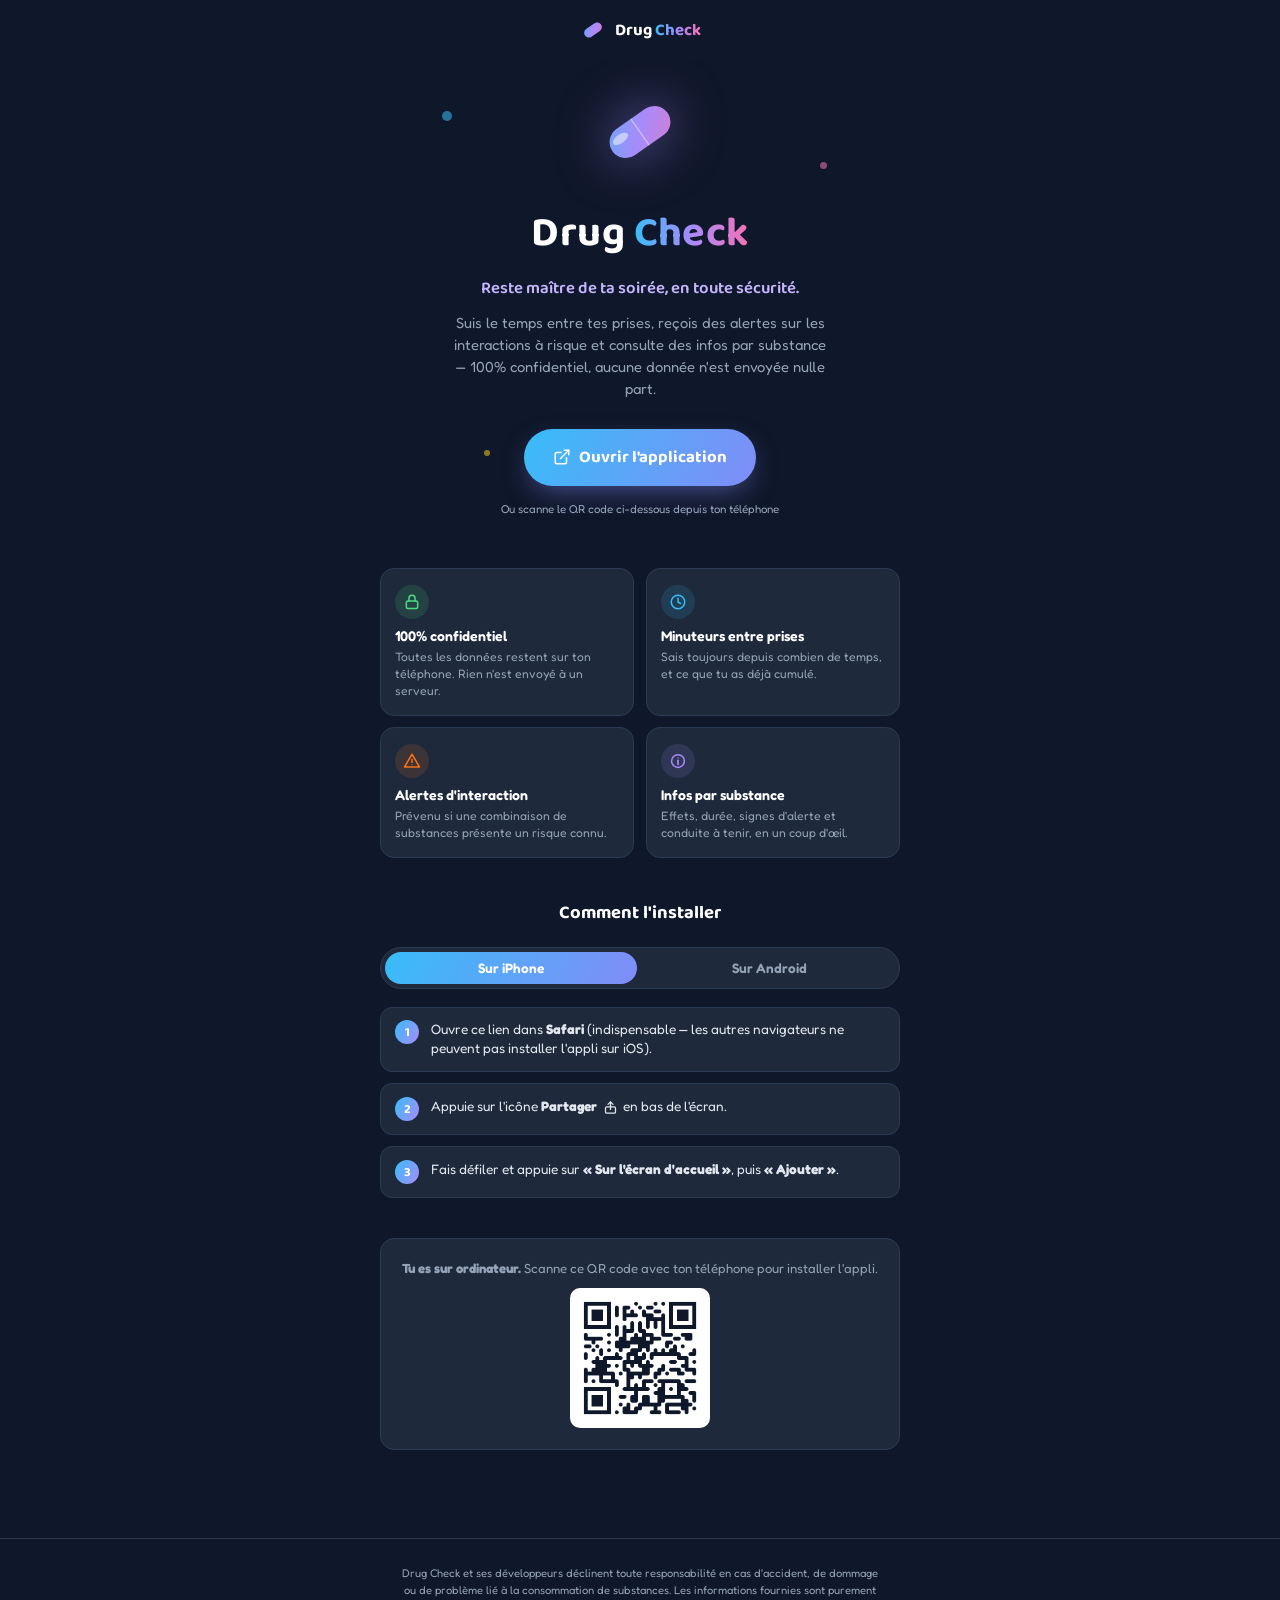
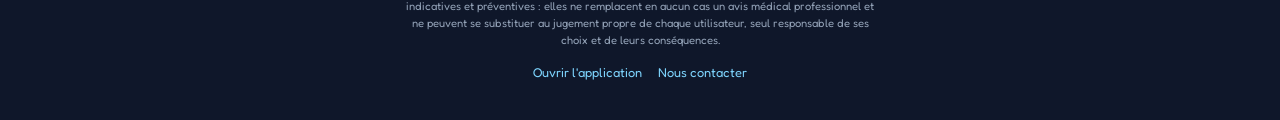
==== site/index.html @ e321f4be "Ajoute un site vitrine avec installation guidée, badge confidentialité + disclaimer dans l'appli Sit" ====
<!DOCTYPE html>
<html lang="fr">
<head>
<meta charset="UTF-8">
<meta name="viewport" content="width=device-width, initial-scale=1">
<title>Drug Check — Réduction des risques</title>
<meta name="description" content="Drug Check : suivi du temps entre les prises, alertes d'interactions, infos par substance. 100% confidentiel, aucune donnée envoyée nulle part.">
<meta name="theme-color" content="#0f172a">
<link rel="icon" href="../icons/icon-192.png" type="image/png">
<link rel="preconnect" href="https://fonts.googleapis.com">
<link rel="preconnect" href="https://fonts.gstatic.com" crossorigin>
<link href="https://fonts.googleapis.com/css2?family=Fredoka:wght@500;600;700&family=Baloo+2:wght@600;700;800&display=swap" rel="stylesheet">
<style>
  :root {
    --bg: #0f172a;
    --bg-elevated: #1a2540;
    --card: #1e293b;
    --text: #e2e8f0;
    --muted: #94a3b8;
    --border: #2b3a55;
    --font-display: 'Fredoka', -apple-system, BlinkMacSystemFont, "Segoe UI", Roboto, sans-serif;
    --font-cta: 'Baloo 2', var(--font-display);
  }
  * { box-sizing: border-box; }
  html { background: var(--bg); }
  body {
    margin: 0;
    font-family: var(--font-display);
    background: var(--bg);
    color: var(--text);
    -webkit-font-smoothing: antialiased;
  }
  a { color: inherit; }
  img { max-width: 100%; display: block; }

  .top-nav {
    display: flex;
    align-items: center;
    justify-content: center;
    gap: 0.5rem;
    padding: 1rem;
  }
  .top-nav .pill-mini { width: 28px; height: 28px; }
  .top-nav .wordmark {
    font-family: var(--font-cta);
    font-weight: 700;
    font-size: 1.05rem;
  }
  .wordmark-drug { color: #fff; }
  .wordmark-check {
    background: linear-gradient(90deg, #38bdf8, #a78bfa, #f472b6);
    -webkit-background-clip: text;
    background-clip: text;
    color: transparent;
  }

  main { max-width: 560px; margin: 0 auto; padding: 0 1.25rem 3rem; }

  /* ---------- Hero ---------- */
  .hero {
    text-align: center;
    padding: 1.5rem 0 2.5rem;
    position: relative;
    overflow: hidden;
  }
  .hero-spark {
    position: absolute;
    border-radius: 50%;
    opacity: 0.55;
    filter: blur(0.5px);
    animation: sparkFloat 6s ease-in-out infinite;
  }
  .spark-1 { width: 10px; height: 10px; background: #38bdf8; top: 10%; left: 12%; animation-delay: 0s; }
  .spark-2 { width: 7px; height: 7px; background: #f472b6; top: 20%; right: 14%; animation-delay: 1.2s; }
  .spark-3 { width: 6px; height: 6px; background: #facc15; bottom: 22%; left: 20%; animation-delay: 2.4s; }
  @keyframes sparkFloat {
    0%, 100% { transform: translateY(0); }
    50% { transform: translateY(-14px); }
  }
  .hero-logo {
    width: 96px;
    height: 96px;
    margin: 0 auto 1rem;
    filter: drop-shadow(0 0 26px rgba(167, 139, 250, 0.55));
    animation: heroFloat 3.5s ease-in-out infinite;
  }
  @keyframes heroFloat {
    0%, 100% { transform: translateY(0) rotate(0deg); }
    50% { transform: translateY(-10px) rotate(4deg); }
  }
  .hero h1 {
    font-family: var(--font-cta);
    font-weight: 700;
    font-size: 2.6rem;
    margin: 0 0 0.5rem;
    letter-spacing: 0.01em;
  }
  .hero-tagline {
    font-family: var(--font-cta);
    font-weight: 600;
    font-size: 1.05rem;
    color: #c4b5fd;
    margin: 0 0 0.6rem;
  }
  .hero-desc {
    font-size: 0.92rem;
    color: var(--muted);
    max-width: 380px;
    margin: 0 auto 1.8rem;
    line-height: 1.5;
  }

  /* ---------- Boutons ---------- */
  .btn-primary {
    display: inline-flex;
    align-items: center;
    justify-content: center;
    gap: 0.5rem;
    border: none;
    border-radius: 999px;
    padding: 0.95rem 1.8rem;
    font-family: var(--font-cta);
    font-weight: 700;
    font-size: 1.05rem;
    color: #fff;
    background: linear-gradient(120deg, #38bdf8, #818cf8, #f472b6, #38bdf8);
    background-size: 300% 300%;
    animation: ctaGradient 6s ease infinite;
    box-shadow: 0 10px 28px -8px rgba(129, 140, 248, 0.55);
    cursor: pointer;
    text-decoration: none;
    transition: transform 0.15s ease;
  }
  .btn-primary:active { transform: scale(0.97); }
  @keyframes ctaGradient {
    0% { background-position: 0% 50%; }
    50% { background-position: 100% 50%; }
    100% { background-position: 0% 50%; }
  }
  .btn-secondary {
    display: inline-block;
    margin-top: 0.8rem;
    font-size: 0.82rem;
    color: var(--muted);
    text-decoration: underline;
    text-underline-offset: 2px;
    background: none;
    border: none;
    cursor: pointer;
    font-family: var(--font-display);
  }
  .install-note {
    font-size: 0.72rem;
    color: var(--muted);
    margin-top: 1rem;
  }

  /* ---------- Features ---------- */
  .features {
    display: grid;
    grid-template-columns: 1fr 1fr;
    gap: 0.7rem;
    margin: 0 0 2.5rem;
  }
  .feature-card {
    background: var(--card);
    border: 1px solid var(--border);
    border-radius: 14px;
    padding: 1rem 0.9rem;
  }
  .feature-icon {
    width: 34px;
    height: 34px;
    border-radius: 50%;
    display: flex;
    align-items: center;
    justify-content: center;
    margin-bottom: 0.5rem;
  }
  .feature-icon svg { width: 18px; height: 18px; }
  .feature-card h3 {
    font-family: var(--font-display);
    font-size: 0.88rem;
    font-weight: 600;
    margin: 0 0 0.25rem;
    color: #fff;
  }
  .feature-card p {
    font-size: 0.76rem;
    color: var(--muted);
    margin: 0;
    line-height: 1.4;
  }

  /* ---------- Guide d'installation ---------- */
  .section-heading {
    font-family: var(--font-cta);
    font-weight: 700;
    font-size: 1.15rem;
    text-align: center;
    margin: 0 0 1.2rem;
    color: #fff;
  }
  .install-guide { margin-bottom: 2.5rem; }
  .guide-tabs {
    display: flex;
    gap: 0.4rem;
    background: var(--card);
    border: 1px solid var(--border);
    border-radius: 999px;
    padding: 0.25rem;
    margin-bottom: 1.1rem;
  }
  .guide-tab {
    flex: 1;
    border: none;
    background: none;
    color: var(--muted);
    font-family: var(--font-display);
    font-weight: 600;
    font-size: 0.85rem;
    padding: 0.5rem 0;
    border-radius: 999px;
    cursor: pointer;
  }
  .guide-tab.active {
    background: linear-gradient(120deg, #38bdf8, #818cf8);
    color: #fff;
  }
  .guide-steps { display: none; flex-direction: column; gap: 0.7rem; }
  .guide-steps.active { display: flex; }
  .guide-step {
    display: flex;
    align-items: flex-start;
    gap: 0.75rem;
    background: var(--card);
    border: 1px solid var(--border);
    border-radius: 12px;
    padding: 0.8rem 0.9rem;
  }
  .guide-step-num {
    flex-shrink: 0;
    width: 24px;
    height: 24px;
    border-radius: 50%;
    background: linear-gradient(120deg, #38bdf8, #a78bfa);
    color: #fff;
    font-family: var(--font-cta);
    font-weight: 700;
    font-size: 0.8rem;
    display: flex;
    align-items: center;
    justify-content: center;
  }
  .guide-step p { margin: 0; font-size: 0.85rem; line-height: 1.4; }
  .guide-step .icon-inline {
    display: inline-flex;
    vertical-align: middle;
    width: 15px;
    height: 15px;
    margin: 0 0.15rem;
  }

  /* ---------- QR / desktop ---------- */
  .desktop-fallback {
    text-align: center;
    background: var(--card);
    border: 1px solid var(--border);
    border-radius: 14px;
    padding: 1.3rem;
    margin-bottom: 2.5rem;
  }
  .desktop-fallback img {
    width: 140px;
    height: 140px;
    margin: 0.8rem auto 0;
    border-radius: 10px;
    background: #fff;
    padding: 6px;
  }
  .desktop-fallback p { font-size: 0.82rem; color: var(--muted); margin: 0; }

  /* ---------- Footer ---------- */
  footer {
    border-top: 1px solid var(--border);
    padding: 1.6rem 1.25rem 2.5rem;
    text-align: center;
  }
  .footer-disclaimer {
    max-width: 480px;
    margin: 0 auto 1rem;
    font-size: 0.7rem;
    line-height: 1.5;
    color: var(--muted);
  }
  .footer-links {
    display: flex;
    flex-wrap: wrap;
    justify-content: center;
    gap: 0.4rem 1rem;
    font-size: 0.8rem;
  }
  .footer-links a { text-decoration: none; color: #7dd3fc; }

  /* ---------- Modal instructions iOS ---------- */
  .modal-overlay {
    position: fixed;
    inset: 0;
    background: rgba(0,0,0,0.65);
    display: flex;
    align-items: flex-end;
    justify-content: center;
    z-index: 20;
  }
  .modal-overlay[hidden] { display: none; }
  .modal-panel {
    background: var(--bg-elevated);
    width: 100%;
    max-width: 480px;
    max-height: 85vh;
    max-height: 85svh;
    overflow-y: auto;
    border-radius: 18px 18px 0 0;
    padding: 1.4rem 1.25rem calc(1.4rem + env(safe-area-inset-bottom));
  }
  .modal-panel h2 {
    font-family: var(--font-cta);
    font-size: 1.15rem;
    margin: 0 0 1rem;
    text-align: center;
  }
  .modal-close {
    display: block;
    margin: 1.1rem auto 0;
    background: none;
    border: 1px solid var(--border);
    color: var(--text);
    border-radius: 10px;
    padding: 0.65rem 1.2rem;
    font-family: var(--font-display);
    font-size: 0.9rem;
    cursor: pointer;
  }

  @media (prefers-color-scheme: light) {
    /* L'appli est pensée dark-only : on garde le même thème sombre partout
       pour que le site vitrine et l'appli restent visuellement identiques,
       quel que soit le thème système du visiteur. */
  }
</style>
</head>
<body>

<nav class="top-nav">
  <svg class="pill-mini" viewBox="0 0 120 120" fill="none">
    <defs>
      <linearGradient id="navPillGrad" x1="0" y1="0" x2="120" y2="120" gradientUnits="userSpaceOnUse">
        <stop offset="0%" stop-color="#38bdf8"/>
        <stop offset="50%" stop-color="#a78bfa"/>
        <stop offset="100%" stop-color="#f472b6"/>
      </linearGradient>
    </defs>
    <g transform="rotate(-35 60 60)">
      <rect x="18" y="40" width="84" height="40" rx="20" fill="url(#navPillGrad)"/>
    </g>
  </svg>
  <span class="wordmark"><span class="wordmark-drug">Drug</span> <span class="wordmark-check">Check</span></span>
</nav>

<main>

  <section class="hero">
    <span class="hero-spark spark-1"></span>
    <span class="hero-spark spark-2"></span>
    <span class="hero-spark spark-3"></span>

    <svg class="hero-logo" viewBox="0 0 120 120" fill="none">
      <defs>
        <linearGradient id="heroPillGrad" x1="0" y1="0" x2="120" y2="120" gradientUnits="userSpaceOnUse">
          <stop offset="0%" stop-color="#38bdf8"/>
          <stop offset="50%" stop-color="#a78bfa"/>
          <stop offset="100%" stop-color="#f472b6"/>
        </linearGradient>
      </defs>
      <g transform="rotate(-35 60 60)">
        <rect x="18" y="40" width="84" height="40" rx="20" fill="url(#heroPillGrad)"/>
        <line x1="60" y1="40" x2="60" y2="80" stroke="rgba(255,255,255,0.4)" stroke-width="2"/>
        <ellipse cx="35" cy="53" rx="11" ry="5.5" fill="rgba(255,255,255,0.5)"/>
      </g>
    </svg>

    <h1><span class="wordmark-drug">Drug</span> <span class="wordmark-check">Check</span></h1>
    <p class="hero-tagline">Reste maître de ta soirée, en toute sécurité.</p>
    <p class="hero-desc">
      Suis le temps entre tes prises, reçois des alertes sur les interactions
      à risque et consulte des infos par substance — 100% confidentiel,
      aucune donnée n'est envoyée nulle part.
    </p>

    <div id="install-cta"></div>
  </section>

  <section class="features">
    <div class="feature-card">
      <div class="feature-icon" style="background:#4ade8022;color:#4ade80">
        <svg viewBox="0 0 24 24" fill="none" stroke="currentColor" stroke-width="2" stroke-linecap="round" stroke-linejoin="round"><rect x="4.5" y="10.5" width="15" height="10" rx="2"/><path d="M8 10.5V7a4 4 0 0 1 8 0v3.5"/></svg>
      </div>
      <h3>100% confidentiel</h3>
      <p>Toutes les données restent sur ton téléphone. Rien n'est envoyé à un serveur.</p>
    </div>
    <div class="feature-card">
      <div class="feature-icon" style="background:#38bdf822;color:#38bdf8">
        <svg viewBox="0 0 24 24" fill="none" stroke="currentColor" stroke-width="2" stroke-linecap="round" stroke-linejoin="round"><circle cx="12" cy="12" r="9"/><path d="M12 7v5l3.5 2"/></svg>
      </div>
      <h3>Minuteurs entre prises</h3>
      <p>Sais toujours depuis combien de temps, et ce que tu as déjà cumulé.</p>
    </div>
    <div class="feature-card">
      <div class="feature-icon" style="background:#f9731622;color:#f97316">
        <svg viewBox="0 0 24 24" fill="none" stroke="currentColor" stroke-width="2" stroke-linecap="round" stroke-linejoin="round"><path d="M12 3 2 20h20L12 3z"/><path d="M12 10v4"/><circle cx="12" cy="17" r="0.8" fill="currentColor" stroke="none"/></svg>
      </div>
      <h3>Alertes d'interaction</h3>
      <p>Prévenu si une combinaison de substances présente un risque connu.</p>
    </div>
    <div class="feature-card">
      <div class="feature-icon" style="background:#a78bfa22;color:#a78bfa">
        <svg viewBox="0 0 24 24" fill="none" stroke="currentColor" stroke-width="2" stroke-linecap="round" stroke-linejoin="round"><circle cx="12" cy="12" r="8.5"/><path d="M12 11v5.5" stroke-width="2.2"/><circle cx="12" cy="8" r="0.9" fill="currentColor" stroke="none"/></svg>
      </div>
      <h3>Infos par substance</h3>
      <p>Effets, durée, signes d'alerte et conduite à tenir, en un coup d'œil.</p>
    </div>
  </section>

  <section class="install-guide">
    <h2 class="section-heading">Comment l'installer</h2>
    <div class="guide-tabs">
      <button type="button" class="guide-tab active" data-target="guide-ios">Sur iPhone</button>
      <button type="button" class="guide-tab" data-target="guide-android">Sur Android</button>
    </div>

    <div class="guide-steps active" id="guide-ios">
      <div class="guide-step">
        <span class="guide-step-num">1</span>
        <p>Ouvre ce lien dans <strong>Safari</strong> (indispensable — les autres navigateurs ne peuvent pas installer l'appli sur iOS).</p>
      </div>
      <div class="guide-step">
        <span class="guide-step-num">2</span>
        <p>Appuie sur l'icône <strong>Partager</strong>
          <svg class="icon-inline" viewBox="0 0 24 24" fill="none" stroke="currentColor" stroke-width="2" stroke-linecap="round" stroke-linejoin="round"><path d="M12 3v12"/><path d="M8 7l4-4 4 4"/><rect x="4" y="11" width="16" height="10" rx="2"/></svg>
          en bas de l'écran.</p>
      </div>
      <div class="guide-step">
        <span class="guide-step-num">3</span>
        <p>Fais défiler et appuie sur <strong>« Sur l'écran d'accueil »</strong>, puis <strong>« Ajouter »</strong>.</p>
      </div>
    </div>

    <div class="guide-steps" id="guide-android">
      <div class="guide-step">
        <span class="guide-step-num">1</span>
        <p>Ouvre ce lien dans <strong>Chrome</strong>.</p>
      </div>
      <div class="guide-step">
        <span class="guide-step-num">2</span>
        <p>Appuie sur le bouton <strong>« Installer »</strong> ci-dessus — Chrome propose parfois aussi une bannière automatique.</p>
      </div>
      <div class="guide-step">
        <span class="guide-step-num">3</span>
        <p>Confirme, et l'icône apparaît sur ton écran d'accueil.</p>
      </div>
    </div>
  </section>

  <section class="desktop-fallback" id="desktop-fallback" hidden>
    <p><strong>Tu es sur ordinateur.</strong> Scanne ce QR code avec ton téléphone pour installer l'appli.</p>
    <img src="qr-app.png" alt="QR code vers Drug Check" width="140" height="140" loading="lazy">
  </section>

</main>

<footer>
  <p class="footer-disclaimer">
    Drug Check et ses développeurs déclinent toute responsabilité en cas
    d'accident, de dommage ou de problème lié à la consommation de
    substances. Les informations fournies sont purement indicatives et
    préventives : elles ne remplacent en aucun cas un avis médical
    professionnel et ne peuvent se substituer au jugement propre de chaque
    utilisateur, seul responsable de ses choix et de leurs conséquences.
  </p>
  <div class="footer-links">
    <a href="../">Ouvrir l'application</a>
    <a href="mailto:drugcheck.app@gmail.com">Nous contacter</a>
  </div>
</footer>

<div class="modal-overlay" id="ios-modal" hidden>
  <div class="modal-panel">
    <h2>Installer sur iPhone</h2>
    <div class="guide-steps active">
      <div class="guide-step">
        <span class="guide-step-num">1</span>
        <p>Ouvre ce lien dans <strong>Safari</strong> si ce n'est pas déjà le cas.</p>
      </div>
      <div class="guide-step">
        <span class="guide-step-num">2</span>
        <p>Appuie sur l'icône <strong>Partager</strong>
          <svg class="icon-inline" viewBox="0 0 24 24" fill="none" stroke="currentColor" stroke-width="2" stroke-linecap="round" stroke-linejoin="round"><path d="M12 3v12"/><path d="M8 7l4-4 4 4"/><rect x="4" y="11" width="16" height="10" rx="2"/></svg>
          en bas de l'écran.</p>
      </div>
      <div class="guide-step">
        <span class="guide-step-num">3</span>
        <p>Fais défiler et appuie sur <strong>« Sur l'écran d'accueil »</strong>, puis <strong>« Ajouter »</strong>.</p>
      </div>
    </div>
    <button type="button" class="modal-close" id="ios-modal-close">Compris</button>
  </div>
</div>

<script>
(function () {
  var APP_URL = '../';

  var ua = navigator.userAgent;
  var isAndroidUA = /Android/.test(ua);
  // navigator.platform === 'MacIntel' + points tactiles repère un iPad
  // (qui s'annonce comme un Mac) : mais uniquement si l'UA ne revendique
  // pas déjà explicitement Android, pour éviter tout faux positif.
  var isIOS = /iPad|iPhone|iPod/.test(ua) || (!isAndroidUA && navigator.platform === 'MacIntel' && navigator.maxTouchPoints > 1);
  var isSafari = isIOS && /Safari/.test(ua) && !/CriOS|FxiOS|EdgiOS|OPiOS/.test(ua);
  var isAndroid = isAndroidUA;

  var ctaContainer = document.getElementById('install-cta');

  function renderAndroidCta() {
    ctaContainer.innerHTML =
      '<a class="btn-primary" href="' + APP_URL + '?install=1">' +
      '<svg viewBox="0 0 24 24" width="18" height="18" fill="none" stroke="currentColor" stroke-width="2" stroke-linecap="round" stroke-linejoin="round"><path d="M12 3v13"/><path d="M7 11l5 5 5-5"/><path d="M5 21h14"/></svg>' +
      'Installer l\'application</a>' +
      '<p class="install-note">Gratuite · fonctionne hors-ligne · ne collecte aucune donnée</p>';
  }

  function renderIosCta() {
    var label = isSafari ? 'Voir comment installer' : 'Ouvrir dans Safari pour installer';
    ctaContainer.innerHTML =
      '<button type="button" class="btn-primary" id="btn-ios-cta">' +
      '<svg viewBox="0 0 24 24" width="18" height="18" fill="none" stroke="currentColor" stroke-width="2" stroke-linecap="round" stroke-linejoin="round"><path d="M12 3v12"/><path d="M8 7l4-4 4 4"/><rect x="4" y="11" width="16" height="10" rx="2"/></svg>' +
      label + '</button>' +
      '<p class="install-note">Gratuite · fonctionne hors-ligne · ne collecte aucune donnée</p>';

    document.getElementById('btn-ios-cta').addEventListener('click', function () {
      if (isSafari) {
        document.getElementById('ios-modal').hidden = false;
      } else {
        // x-safari-https:// force l'ouverture du lien dans Safari, seul
        // navigateur iOS autorisé par Apple à installer une PWA.
        var absoluteAppUrl = new URL(APP_URL, location.href).href;
        window.location = 'x-safari-' + absoluteAppUrl;
      }
    });
  }

  function renderDesktopFallback() {
    document.getElementById('desktop-fallback').hidden = false;
    ctaContainer.innerHTML =
      '<a class="btn-primary" href="' + APP_URL + '" target="_blank" rel="noopener">' +
      '<svg viewBox="0 0 24 24" width="18" height="18" fill="none" stroke="currentColor" stroke-width="2" stroke-linecap="round" stroke-linejoin="round"><path d="M18 13v6a2 2 0 0 1-2 2H5a2 2 0 0 1-2-2V8a2 2 0 0 1 2-2h6"/><path d="M15 3h6v6"/><path d="M10 14 21 3"/></svg>' +
      'Ouvrir l\'application</a>' +
      '<p class="install-note">Ou scanne le QR code ci-dessous depuis ton téléphone</p>';
  }

  if (isIOS) {
    renderIosCta();
  } else if (isAndroid) {
    renderAndroidCta();
  } else {
    renderDesktopFallback();
  }

  document.getElementById('ios-modal-close').addEventListener('click', function () {
    document.getElementById('ios-modal').hidden = true;
  });

  document.querySelectorAll('.guide-tab').forEach(function (tab) {
    tab.addEventListener('click', function () {
      document.querySelectorAll('.guide-tab').forEach(function (t) { t.classList.remove('active'); });
      document.querySelectorAll('.guide-steps').forEach(function (s) { s.classList.remove('active'); });
      tab.classList.add('active');
      document.getElementById(tab.dataset.target).classList.add('active');
    });
  });
})();
</script>

</body>
</html>
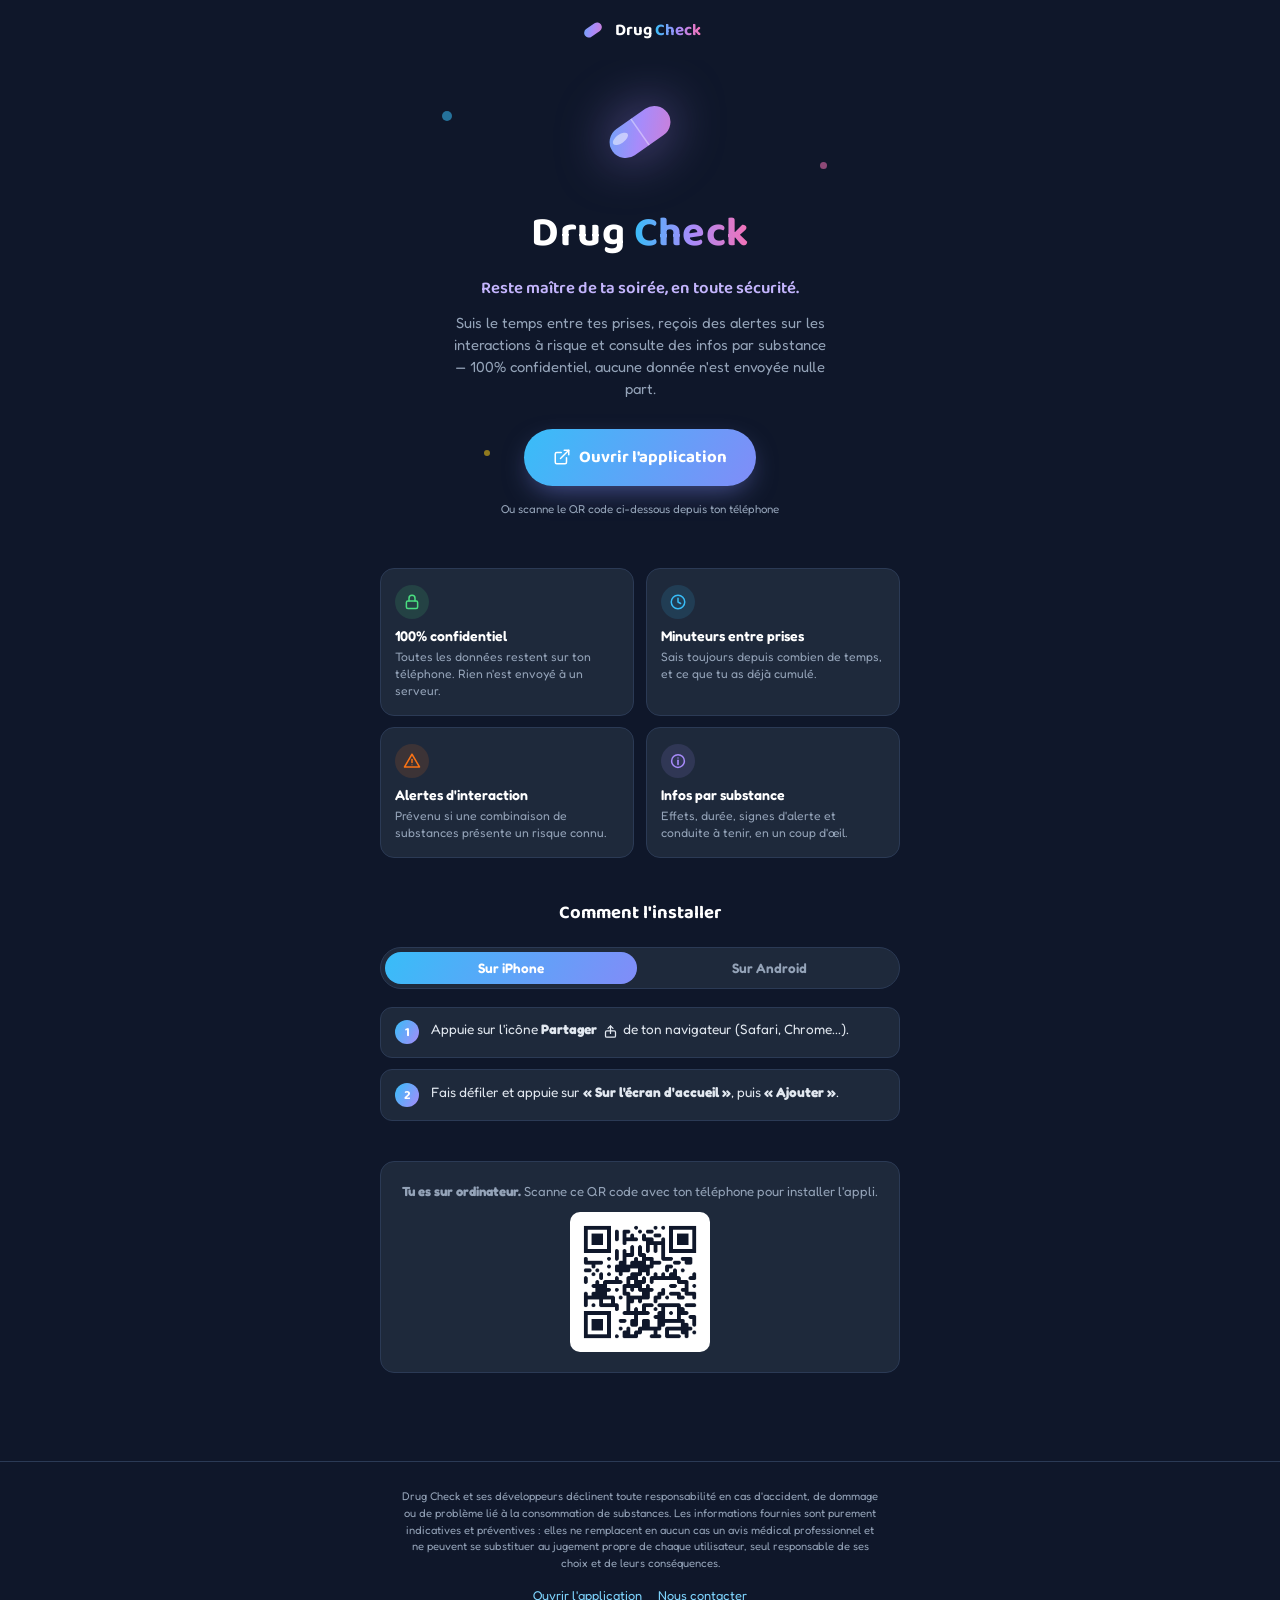
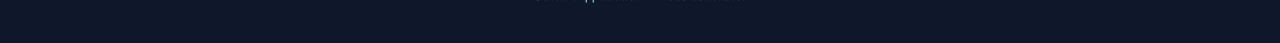
==== commit 00e0c710: "Corrige le site : l'installation sur iOS n'est pas réservée à Safari Vérifié auprès du forum dévelop" ====
--- a/site/index.html
+++ b/site/index.html
@@ -441,16 +441,12 @@
     <div class="guide-steps active" id="guide-ios">
       <div class="guide-step">
         <span class="guide-step-num">1</span>
-        <p>Ouvre ce lien dans <strong>Safari</strong> (indispensable — les autres navigateurs ne peuvent pas installer l'appli sur iOS).</p>
-      </div>
-      <div class="guide-step">
-        <span class="guide-step-num">2</span>
         <p>Appuie sur l'icône <strong>Partager</strong>
           <svg class="icon-inline" viewBox="0 0 24 24" fill="none" stroke="currentColor" stroke-width="2" stroke-linecap="round" stroke-linejoin="round"><path d="M12 3v12"/><path d="M8 7l4-4 4 4"/><rect x="4" y="11" width="16" height="10" rx="2"/></svg>
-          en bas de l'écran.</p>
-      </div>
-      <div class="guide-step">
-        <span class="guide-step-num">3</span>
+          de ton navigateur (Safari, Chrome...).</p>
+      </div>
+      <div class="guide-step">
+        <span class="guide-step-num">2</span>
         <p>Fais défiler et appuie sur <strong>« Sur l'écran d'accueil »</strong>, puis <strong>« Ajouter »</strong>.</p>
       </div>
     </div>
@@ -499,16 +495,12 @@
     <div class="guide-steps active">
       <div class="guide-step">
         <span class="guide-step-num">1</span>
-        <p>Ouvre ce lien dans <strong>Safari</strong> si ce n'est pas déjà le cas.</p>
-      </div>
-      <div class="guide-step">
-        <span class="guide-step-num">2</span>
         <p>Appuie sur l'icône <strong>Partager</strong>
           <svg class="icon-inline" viewBox="0 0 24 24" fill="none" stroke="currentColor" stroke-width="2" stroke-linecap="round" stroke-linejoin="round"><path d="M12 3v12"/><path d="M8 7l4-4 4 4"/><rect x="4" y="11" width="16" height="10" rx="2"/></svg>
-          en bas de l'écran.</p>
-      </div>
-      <div class="guide-step">
-        <span class="guide-step-num">3</span>
+          de ton navigateur (Safari, Chrome...).</p>
+      </div>
+      <div class="guide-step">
+        <span class="guide-step-num">2</span>
         <p>Fais défiler et appuie sur <strong>« Sur l'écran d'accueil »</strong>, puis <strong>« Ajouter »</strong>.</p>
       </div>
     </div>
@@ -526,7 +518,6 @@
   // (qui s'annonce comme un Mac) : mais uniquement si l'UA ne revendique
   // pas déjà explicitement Android, pour éviter tout faux positif.
   var isIOS = /iPad|iPhone|iPod/.test(ua) || (!isAndroidUA && navigator.platform === 'MacIntel' && navigator.maxTouchPoints > 1);
-  var isSafari = isIOS && /Safari/.test(ua) && !/CriOS|FxiOS|EdgiOS|OPiOS/.test(ua);
   var isAndroid = isAndroidUA;
 
   var ctaContainer = document.getElementById('install-cta');
@@ -540,22 +531,17 @@
   }
 
   function renderIosCta() {
-    var label = isSafari ? 'Voir comment installer' : 'Ouvrir dans Safari pour installer';
+    // Depuis iOS 17.4, l'ajout à l'écran d'accueil fonctionne depuis
+    // n'importe quel navigateur iOS (Safari, Chrome, Firefox...), tous
+    // basés sur WebKit — inutile de distinguer ou de rediriger vers Safari.
     ctaContainer.innerHTML =
       '<button type="button" class="btn-primary" id="btn-ios-cta">' +
       '<svg viewBox="0 0 24 24" width="18" height="18" fill="none" stroke="currentColor" stroke-width="2" stroke-linecap="round" stroke-linejoin="round"><path d="M12 3v12"/><path d="M8 7l4-4 4 4"/><rect x="4" y="11" width="16" height="10" rx="2"/></svg>' +
-      label + '</button>' +
+      'Voir comment installer</button>' +
       '<p class="install-note">Gratuite · fonctionne hors-ligne · ne collecte aucune donnée</p>';
 
     document.getElementById('btn-ios-cta').addEventListener('click', function () {
-      if (isSafari) {
-        document.getElementById('ios-modal').hidden = false;
-      } else {
-        // x-safari-https:// force l'ouverture du lien dans Safari, seul
-        // navigateur iOS autorisé par Apple à installer une PWA.
-        var absoluteAppUrl = new URL(APP_URL, location.href).href;
-        window.location = 'x-safari-' + absoluteAppUrl;
-      }
+      document.getElementById('ios-modal').hidden = false;
     });
   }
 
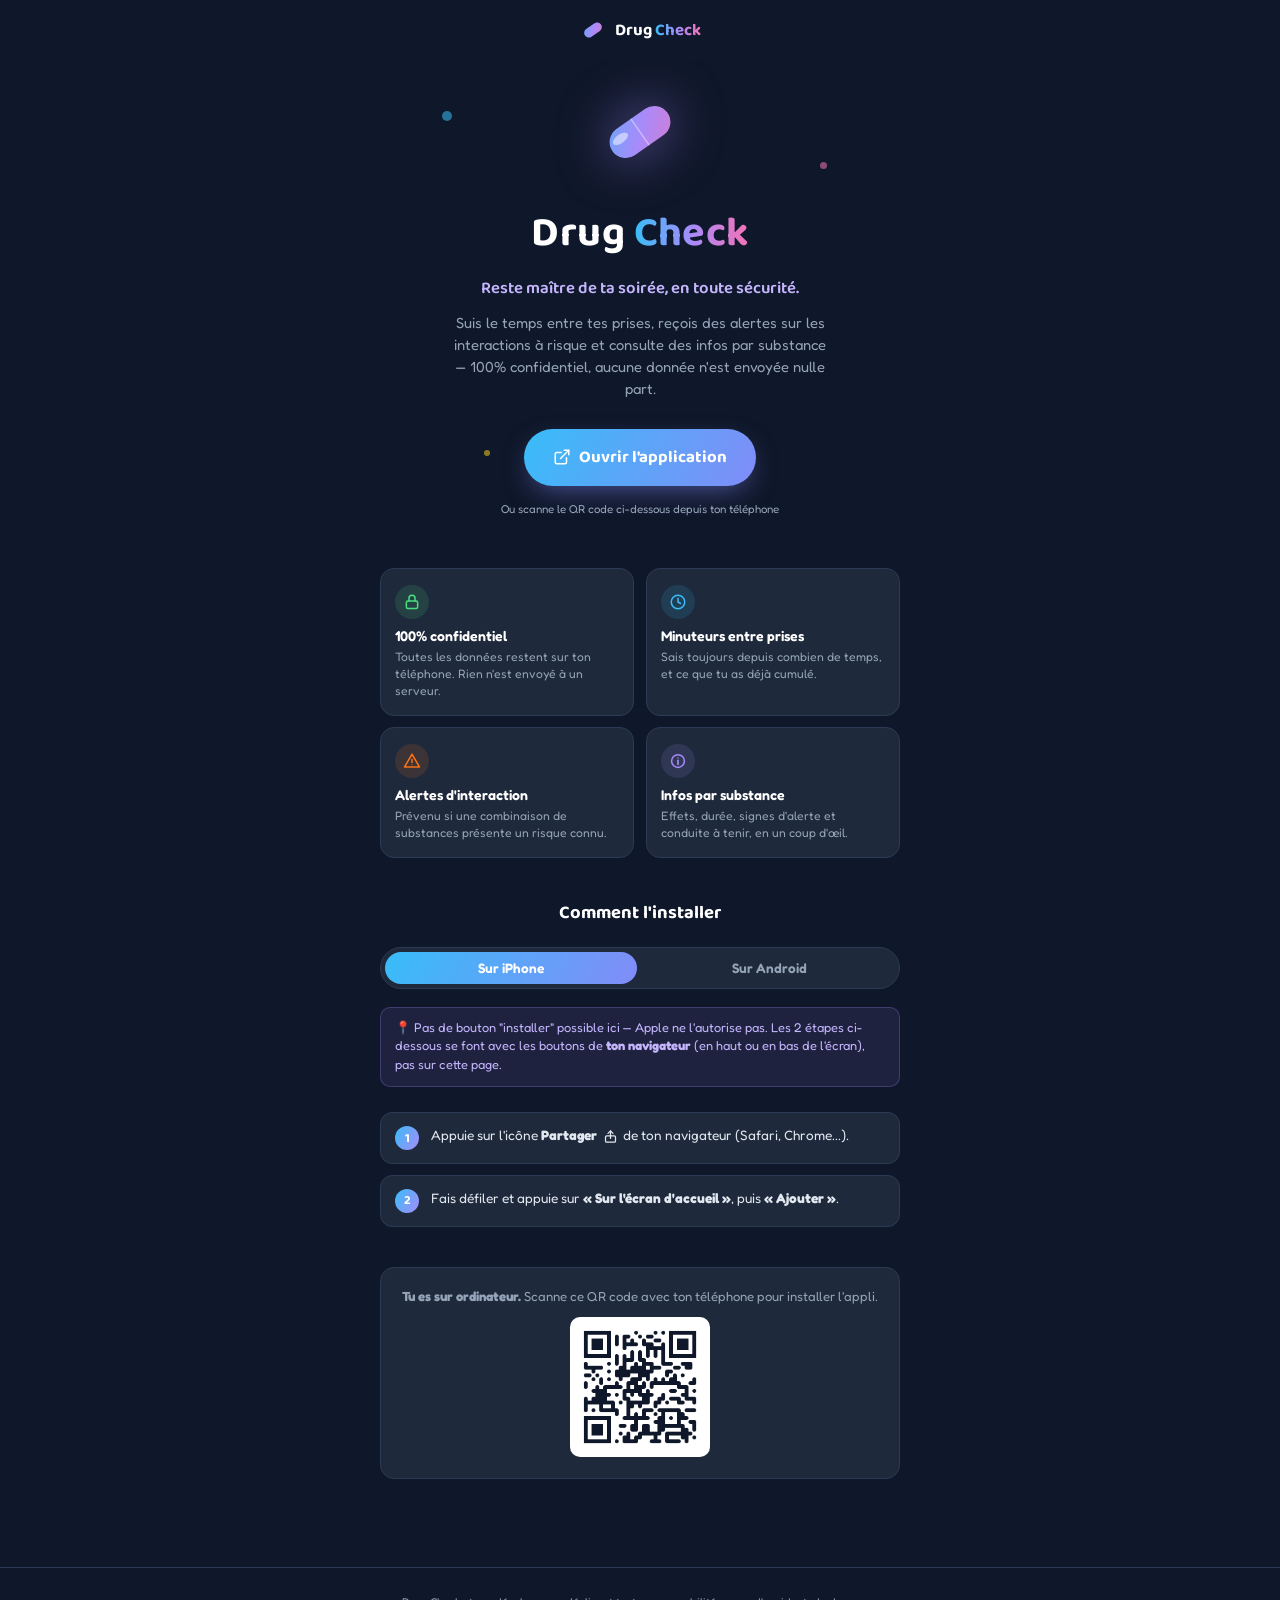
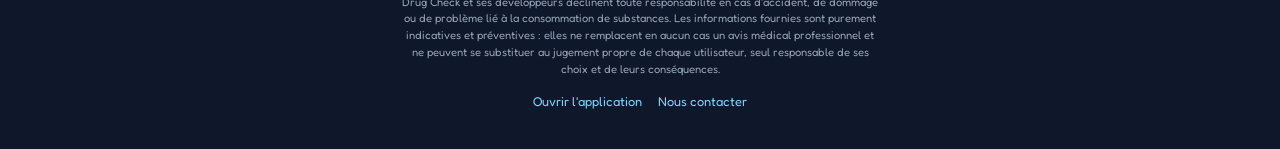
==== commit 5e9026f0: "Clarifie le guide iOS, ajoute un lien "Ouvrir l'application" en secondaire Sur iPhone, il n'y a et n" ====
--- a/site/index.html
+++ b/site/index.html
@@ -229,6 +229,16 @@
   }
   .guide-steps { display: none; flex-direction: column; gap: 0.7rem; }
   .guide-steps.active { display: flex; }
+  .guide-hint {
+    font-size: 0.8rem;
+    color: #c4b5fd;
+    background: rgba(167, 139, 250, 0.1);
+    border: 1px solid rgba(167, 139, 250, 0.25);
+    border-radius: 10px;
+    padding: 0.7rem 0.85rem;
+    margin: 0 0 0.9rem;
+    line-height: 1.45;
+  }
   .guide-step {
     display: flex;
     align-items: flex-start;
@@ -439,6 +449,7 @@
     </div>
 
     <div class="guide-steps active" id="guide-ios">
+      <p class="guide-hint">📍 Pas de bouton "installer" possible ici — Apple ne l'autorise pas. Les 2 étapes ci-dessous se font avec les boutons de <strong>ton navigateur</strong> (en haut ou en bas de l'écran), pas sur cette page.</p>
       <div class="guide-step">
         <span class="guide-step-num">1</span>
         <p>Appuie sur l'icône <strong>Partager</strong>
@@ -454,15 +465,15 @@
     <div class="guide-steps" id="guide-android">
       <div class="guide-step">
         <span class="guide-step-num">1</span>
-        <p>Ouvre ce lien dans <strong>Chrome</strong>.</p>
+        <p>Appuie sur le bouton <strong>« Installer »</strong> ci-dessus.</p>
       </div>
       <div class="guide-step">
         <span class="guide-step-num">2</span>
-        <p>Appuie sur le bouton <strong>« Installer »</strong> ci-dessus — Chrome propose parfois aussi une bannière automatique.</p>
+        <p>Sur <strong>Chrome, Edge ou Opera</strong>, une boîte de dialogue s'ouvre automatiquement — confirme et c'est fait.</p>
       </div>
       <div class="guide-step">
         <span class="guide-step-num">3</span>
-        <p>Confirme, et l'icône apparaît sur ton écran d'accueil.</p>
+        <p>Sur un autre navigateur (Samsung Internet récent, Firefox...), utilise plutôt son menu (⋮) puis <strong>« Installer l'application »</strong> ou <strong>« Ajouter à l'écran d'accueil »</strong>.</p>
       </div>
     </div>
   </section>
@@ -492,6 +503,7 @@
 <div class="modal-overlay" id="ios-modal" hidden>
   <div class="modal-panel">
     <h2>Installer sur iPhone</h2>
+    <p class="guide-hint">📍 Pas de bouton "installer" possible ici — Apple ne l'autorise pas. Les 2 étapes ci-dessous se font avec les boutons de <strong>ton navigateur</strong> (en haut ou en bas de l'écran), pas sur cette page.</p>
     <div class="guide-steps active">
       <div class="guide-step">
         <span class="guide-step-num">1</span>
@@ -527,7 +539,8 @@
       '<a class="btn-primary" href="' + APP_URL + '?install=1">' +
       '<svg viewBox="0 0 24 24" width="18" height="18" fill="none" stroke="currentColor" stroke-width="2" stroke-linecap="round" stroke-linejoin="round"><path d="M12 3v13"/><path d="M7 11l5 5 5-5"/><path d="M5 21h14"/></svg>' +
       'Installer l\'application</a>' +
-      '<p class="install-note">Gratuite · fonctionne hors-ligne · ne collecte aucune donnée</p>';
+      '<p class="install-note">Gratuite · fonctionne hors-ligne · ne collecte aucune donnée</p>' +
+      '<a class="btn-secondary" href="' + APP_URL + '">Déjà installée ? Ouvrir l\'application</a>';
   }
 
   function renderIosCta() {
@@ -538,7 +551,8 @@
       '<button type="button" class="btn-primary" id="btn-ios-cta">' +
       '<svg viewBox="0 0 24 24" width="18" height="18" fill="none" stroke="currentColor" stroke-width="2" stroke-linecap="round" stroke-linejoin="round"><path d="M12 3v12"/><path d="M8 7l4-4 4 4"/><rect x="4" y="11" width="16" height="10" rx="2"/></svg>' +
       'Voir comment installer</button>' +
-      '<p class="install-note">Gratuite · fonctionne hors-ligne · ne collecte aucune donnée</p>';
+      '<p class="install-note">Gratuite · fonctionne hors-ligne · ne collecte aucune donnée</p>' +
+      '<a class="btn-secondary" href="' + APP_URL + '">Déjà installée ? Ouvrir l\'application</a>';
 
     document.getElementById('btn-ios-cta').addEventListener('click', function () {
       document.getElementById('ios-modal').hidden = false;
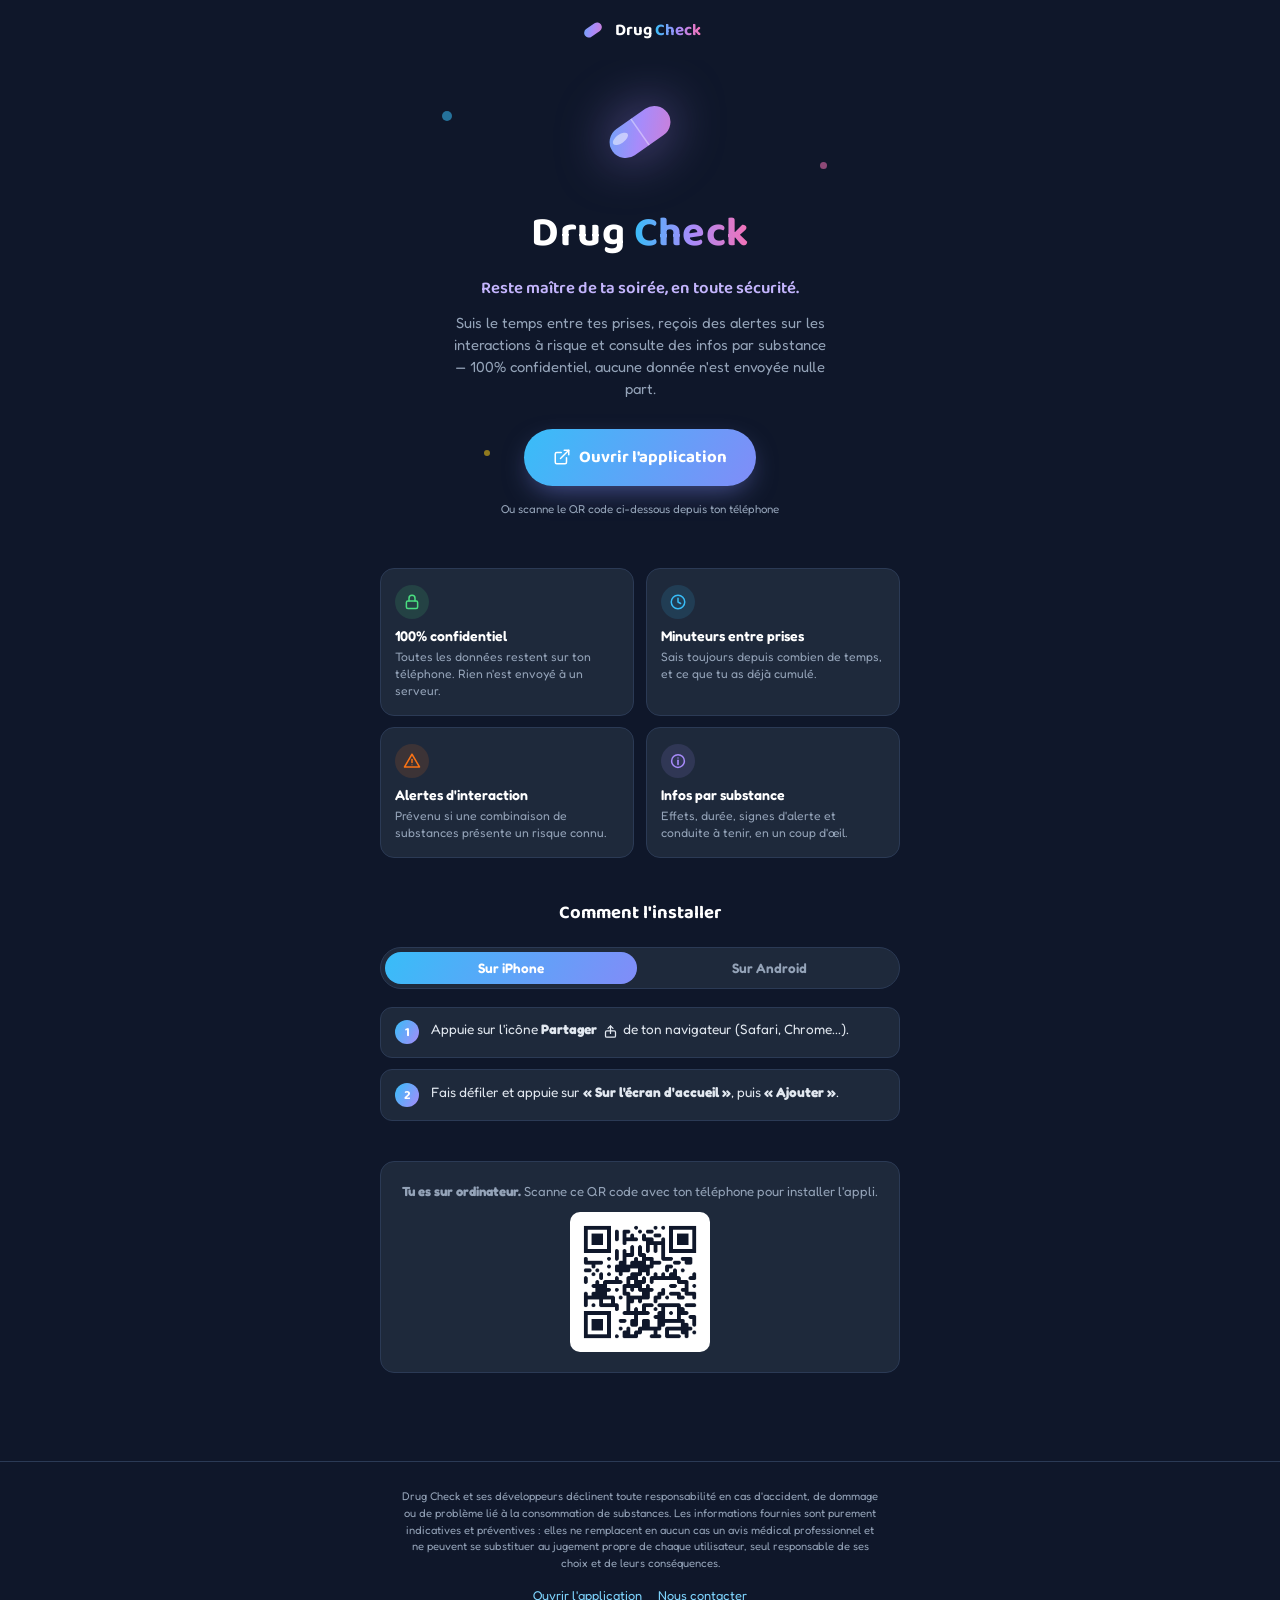
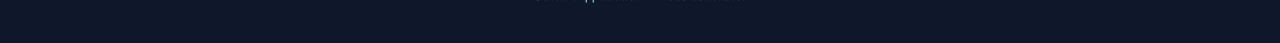
==== commit 053d908a: "Retire l'encart explicatif sur iOS, garde le lien direct vers l'appli Retire le texte "Pas de bouton" ====
--- a/site/index.html
+++ b/site/index.html
@@ -229,16 +229,6 @@
   }
   .guide-steps { display: none; flex-direction: column; gap: 0.7rem; }
   .guide-steps.active { display: flex; }
-  .guide-hint {
-    font-size: 0.8rem;
-    color: #c4b5fd;
-    background: rgba(167, 139, 250, 0.1);
-    border: 1px solid rgba(167, 139, 250, 0.25);
-    border-radius: 10px;
-    padding: 0.7rem 0.85rem;
-    margin: 0 0 0.9rem;
-    line-height: 1.45;
-  }
   .guide-step {
     display: flex;
     align-items: flex-start;
@@ -449,7 +439,6 @@
     </div>
 
     <div class="guide-steps active" id="guide-ios">
-      <p class="guide-hint">📍 Pas de bouton "installer" possible ici — Apple ne l'autorise pas. Les 2 étapes ci-dessous se font avec les boutons de <strong>ton navigateur</strong> (en haut ou en bas de l'écran), pas sur cette page.</p>
       <div class="guide-step">
         <span class="guide-step-num">1</span>
         <p>Appuie sur l'icône <strong>Partager</strong>
@@ -503,7 +492,6 @@
 <div class="modal-overlay" id="ios-modal" hidden>
   <div class="modal-panel">
     <h2>Installer sur iPhone</h2>
-    <p class="guide-hint">📍 Pas de bouton "installer" possible ici — Apple ne l'autorise pas. Les 2 étapes ci-dessous se font avec les boutons de <strong>ton navigateur</strong> (en haut ou en bas de l'écran), pas sur cette page.</p>
     <div class="guide-steps active">
       <div class="guide-step">
         <span class="guide-step-num">1</span>
